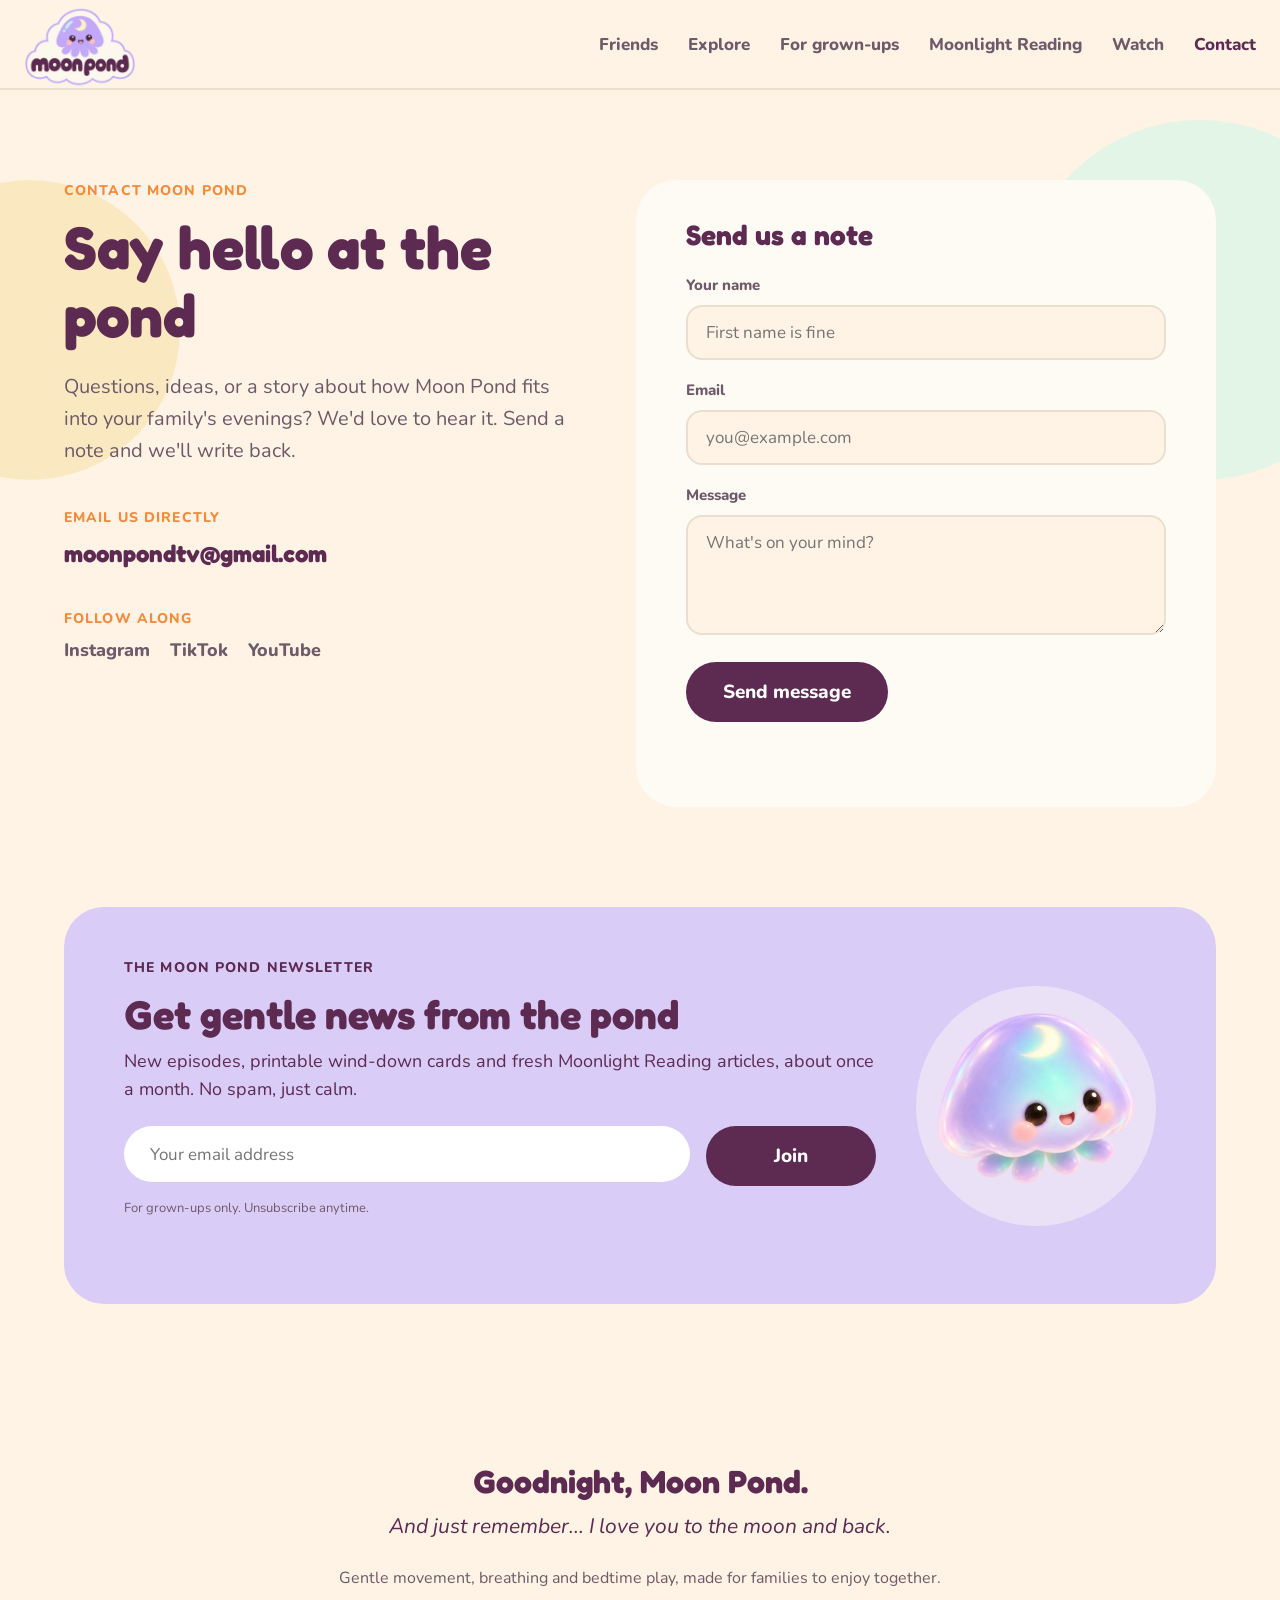
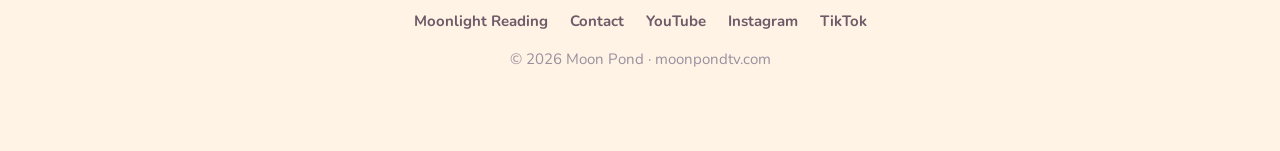
==== contact/index.html @ 381b2f51 "Add contact page" ====
<!doctype html>
<html lang="en">
<head>
<meta charset="utf-8">
<meta name="viewport" content="width=device-width, initial-scale=1">
<title>Contact Moon Pond</title>
<meta name="description" content="Say hello at the pond, or join the Moon Pond newsletter.">
<meta property="og:title" content="Contact Moon Pond">
<meta property="og:description" content="Say hello at the pond, or join the Moon Pond newsletter.">
<meta property="og:image" content="https://moonpondtv.com/img/logo.webp">
<meta property="og:url" content="https://moonpondtv.com/contact/">
<meta name="theme-color" content="#FEF3E4">
<link rel="icon" type="image/png" href="/img/luma.webp">
<link rel="preconnect" href="https://fonts.googleapis.com"><link rel="preconnect" href="https://fonts.gstatic.com" crossorigin><link href="https://fonts.googleapis.com/css2?family=Fredoka:wght@500;600;700&family=Nunito:wght@400;600;700;800&display=swap" rel="stylesheet">
<link rel="stylesheet" href="/styles.css">
</head>
<body>
<header class="nav"><div class="wrap">
<a class="logo" href="/" aria-label="Moon Pond home"><img src="/img/logo.webp" alt="Moon Pond" width="112" height="112"></a>
<button class="nav-toggle" aria-label="Menu" aria-expanded="false" onclick="const u=document.getElementById('menu');u.classList.toggle('open');this.setAttribute('aria-expanded',u.classList.contains('open'))"><svg viewBox="0 0 24 24" fill="none" stroke="currentColor" stroke-width="2.4" stroke-linecap="round"><path d="M4 7h16M4 12h16M4 17h16"/></svg></button>
<ul id="menu"><li><a href="/#friends">Friends</a></li><li><a href="/#moon-pond-kids">Explore</a></li><li><a href="/#for-grown-ups">For grown-ups</a></li><li><a href="/moonlight-reading/">Moonlight Reading</a></li><li><a href="/#watch">Watch</a></li><li><a href="/contact/" aria-current="page">Contact</a></li></ul>
</div></header>
<main>
<section class="contact-top" style="position:relative;overflow:hidden">
  <span class="blob" style="width:300px;height:300px;left:-120px;top:90px;background:#F8E3A8;opacity:.6"></span>
  <span class="blob" style="width:360px;height:360px;right:-100px;top:30px;background:#AEF6EA;opacity:.35"></span>
  <div class="wrap" style="position:relative">
    <div>
      <span class="eyebrow">Contact Moon Pond</span>
      <h1>Say hello at the pond</h1>
      <p class="intro">Questions, ideas, or a story about how Moon Pond fits into your family's evenings? We'd love to hear it. Send a note and we'll write back.</p>
      <span class="label">EMAIL US DIRECTLY</span>
      <a class="email-link" href="mailto:moonpondtv@gmail.com">moonpondtv@gmail.com</a>
      <span class="label">FOLLOW ALONG</span>
      <div class="social"><a href="https://www.instagram.com/moonpondtv">Instagram</a><a href="https://www.tiktok.com/@moonpondtv">TikTok</a><a href="https://www.youtube.com/@MoonPondKids">YouTube</a></div>
    </div>
    <form class="form-card" id="contact-form">
      <h2>Send us a note</h2>
      <div class="field"><label for="c-name">Your name</label><input id="c-name" name="name" placeholder="First name is fine" required></div>
      <div class="field"><label for="c-email">Email</label><input id="c-email" name="email" type="email" placeholder="you@example.com" required></div>
      <div class="field"><label for="c-msg">Message</label><textarea id="c-msg" name="message" placeholder="What's on your mind?" required></textarea></div>
      <button class="btn btn-plum" type="submit">Send message</button>
      <p class="form-msg" role="status"></p>
    </form>
  </div>
</section>

<section style="padding-top:0">
  <div class="wrap">
    <div class="news">
      <div>
        <span class="eyebrow">The Moon Pond newsletter</span>
        <h2>Get gentle news from the pond</h2>
        <p>New episodes, printable wind-down cards and fresh Moonlight Reading articles, about once a month. No spam, just calm.</p>
        <form id="news-form">
          <label class="sr-only" for="n-email">Your email address</label>
          <input id="n-email" name="email" type="email" placeholder="Your email address" required>
          <button class="btn btn-plum" type="submit" style="min-width:170px">Join</button>
        </form>
        <small>For grown-ups only. Unsubscribe anytime.</small>
        <p class="form-msg" id="news-msg" role="status" style="margin:10px 0 0"></p>
      </div>
      <div class="art"><img src="/img/luma.webp" alt="" loading="lazy"></div>
    </div>
  </div>
</section>

<script>
/* ---- Form settings ----
   CONTACT_ENDPOINT: paste your Formspree form URL (https://formspree.io/f/xxxxxx) to send notes straight to your inbox.
   NEWSLETTER_ENDPOINT: paste your newsletter signup URL (MailerLite/Formspree) the same way.
   Until then, both forms open the visitor's email app addressed to Moon Pond. */
const CONTACT_ENDPOINT = "";
const NEWSLETTER_ENDPOINT = "";
const INBOX = "moonpondtv@gmail.com";

async function send(endpoint, data){
  const r = await fetch(endpoint,{method:"POST",headers:{"Accept":"application/json"},body:data});
  if(!r.ok) throw new Error("send failed");
}
document.getElementById("contact-form").addEventListener("submit", async e=>{
  e.preventDefault(); const f=e.target, msg=f.querySelector(".form-msg"), d=new FormData(f);
  if(CONTACT_ENDPOINT){
    try{ await send(CONTACT_ENDPOINT,d); f.reset(); msg.textContent="Thank you! Your note floated over to the pond. We'll write back soon."; }
    catch{ msg.textContent="Hmm, that didn't send. You can email us at "+INBOX+"."; }
  } else {
    location.href="mailto:"+INBOX+"?subject="+encodeURIComponent("Hello from "+d.get("name"))+"&body="+encodeURIComponent(d.get("message")+"\n\n"+d.get("name")+" ("+d.get("email")+")");
    msg.textContent="Opening your email app...";
  }
});
document.getElementById("news-form").addEventListener("submit", async e=>{
  e.preventDefault(); const f=e.target, msg=document.getElementById("news-msg"), d=new FormData(f);
  if(NEWSLETTER_ENDPOINT){
    try{ await send(NEWSLETTER_ENDPOINT,d); f.reset(); msg.textContent="You're on the list. See you at the pond!"; }
    catch{ msg.textContent="Hmm, that didn't go through. Please try again soon."; }
  } else {
    location.href="mailto:"+INBOX+"?subject="+encodeURIComponent("Newsletter signup")+"&body="+encodeURIComponent("Please add me to the Moon Pond newsletter: "+d.get("email"));
    msg.textContent="Opening your email app...";
  }
});
</script>
</main>
<footer class="footer"><div class="wrap">
<p class="gn fredoka">Goodnight, Moon Pond.</p>
<p class="love">And just remember... I love you to the moon and back.</p>
<p>Gentle movement, breathing and bedtime play, made for families to enjoy together.</p>
<nav><a href="/moonlight-reading/">Moonlight Reading</a><a href="/contact/">Contact</a><a href="https://www.youtube.com/@MoonPondKids">YouTube</a><a href="https://www.instagram.com/moonpondtv">Instagram</a><a href="https://www.tiktok.com/@moonpondtv">TikTok</a></nav>
<small>&copy; 2026 Moon Pond &middot; moonpondtv.com</small>
</div></footer>
</body>
</html>
---- styles.css ----
/* Moon Pond · moonpondtv.com */
:root{
  --cream:#FEF3E4; --card:#FDFBF4; --plum:#5D2A51; --ink:#6E5A69; --muted:#9C8FA0;
  --orange:#F48A3A; --indigo:#1F2A4A; --indigo-2:#2C3862; --lav:#C8B6F2; --lav-panel:#D9CCF7;
  --aqua:#AEF6EA; --gold:#F8E3A8; --line:#EADFCF; --night-text:#C9C3E3;
  --r-lg:40px; --r-md:30px;
  --wrap:1200px;
}
*{box-sizing:border-box;margin:0;padding:0}
html{scroll-behavior:smooth}
body{background:var(--cream);color:var(--ink);font-family:Nunito,system-ui,-apple-system,sans-serif;font-size:18px;line-height:1.6;-webkit-font-smoothing:antialiased;overflow-x:hidden}
img{max-width:100%;height:auto;display:block}
a{color:inherit}
h1,h2,h3,.fredoka{font-family:Fredoka,Nunito,sans-serif;color:var(--plum);line-height:1.12;font-weight:700}
.wrap{max-width:var(--wrap);margin:0 auto;padding:0 24px}
.eyebrow{display:block;font-weight:800;font-size:14px;letter-spacing:.08em;text-transform:uppercase;color:var(--orange);margin-bottom:12px}
.center{text-align:center}
.lede{font-size:20px;max-width:720px}
.center .lede{margin:0 auto}
@media (prefers-reduced-motion:reduce){*{animation:none!important;transition:none!important;scroll-behavior:auto!important}}

/* Nav */
.nav{position:sticky;top:0;z-index:50;background:rgba(254,243,228,.94);backdrop-filter:blur(8px);border-bottom:2px solid var(--line)}
.nav .wrap{display:flex;align-items:center;justify-content:space-between;height:88px;max-width:1340px}
.nav .logo img{width:112px;height:auto;margin-top:6px}
.nav ul{display:flex;gap:30px;list-style:none;align-items:center}
.nav ul a{text-decoration:none;font-weight:800;font-size:17px;color:var(--ink);transition:color .2s}
.nav ul a:hover,.nav ul a[aria-current="page"]{color:var(--plum)}
.nav-toggle{display:none;background:none;border:0;width:44px;height:44px;cursor:pointer;color:var(--plum)}
.nav-toggle svg{width:28px;height:28px}
@media (max-width:1060px){
  .nav-toggle{display:block}
  .nav ul{position:absolute;top:88px;left:0;right:0;flex-direction:column;gap:0;background:var(--cream);border-bottom:2px solid var(--line);display:none;padding:8px 0 16px}
  .nav ul.open{display:flex}
  .nav ul a{display:block;padding:12px 24px;font-size:19px}
}

/* Buttons */
.btn{display:inline-flex;align-items:center;justify-content:center;min-height:60px;padding:0 34px;border-radius:999px;font-weight:800;font-size:19px;text-decoration:none;border:3px solid transparent;cursor:pointer;font-family:inherit;transition:transform .2s}
.btn:hover{transform:translateY(-2px)}
.btn-plum{background:var(--plum);color:#fff}
.btn-ghost{background:var(--card);color:var(--plum);border-color:var(--lav)}
.btns{display:flex;gap:18px;flex-wrap:wrap}

/* Hero */
.hero{position:relative;overflow:hidden;padding:90px 0 110px}
.blob{position:absolute;border-radius:50%;pointer-events:none}
.hero .wrap{display:grid;grid-template-columns:1.05fr 1fr;gap:48px;align-items:center;position:relative}
.hero h1{font-size:clamp(52px,7vw,88px);line-height:1.04;margin-bottom:22px}
.hero .tag{font-size:26px;margin-bottom:14px}
.hero p.desc{font-size:20px;max-width:600px;margin-bottom:34px}
.hero-art{position:relative;aspect-ratio:1;max-width:560px;width:100%;justify-self:end;background:var(--lav-panel);border-radius:48px;display:grid;place-items:center}
.hero-art::before{content:"";position:absolute;width:75%;aspect-ratio:1;border-radius:50%;background:rgba(253,251,244,.45)}
.hero-art img{position:relative;width:78%;animation:float 6s ease-in-out infinite}
@keyframes float{0%,100%{transform:translateY(0)}50%{transform:translateY(-12px)}}
@media (max-width:860px){.hero{padding:50px 0 70px}.hero .wrap{grid-template-columns:1fr}.hero-art{justify-self:center;max-width:420px}}

/* Sections */
section{padding:90px 0}
.section-head{margin-bottom:48px}
.section-head h2{font-size:clamp(34px,4.4vw,52px);margin-bottom:16px}

/* Friends */
.friends{background:var(--card)}
.friend-grid{display:grid;grid-template-columns:repeat(5,1fr);gap:15px}
.friend{background:var(--cream);border-radius:32px;padding:30px 18px 34px;text-align:center}
.friend .pic{width:160px;height:160px;margin:0 auto 22px;border-radius:50%;display:grid;place-items:center;overflow:visible}
.friend .pic img{width:108%;max-width:none}
.friend h3{font-size:28px;margin-bottom:6px}
.friend .role{color:var(--orange);font-weight:800;font-size:16px;margin-bottom:10px}
.friend p{font-size:16px;line-height:1.5}
@media (max-width:1100px){.friend-grid{grid-template-columns:repeat(3,1fr)}}
@media (max-width:700px){.friend-grid{grid-template-columns:repeat(2,1fr)}.friend .pic{width:120px;height:120px}}
@media (max-width:380px){.friend-grid{grid-template-columns:1fr}}

/* Explore intro */
.explore-intro{padding:70px 0 10px;position:relative}
.explore-intro .kids-logo{position:absolute;left:max(20px,calc(50% - 700px));top:10px;width:220px;transform:rotate(-11deg)}
.explore-intro h2{font-size:clamp(34px,4.6vw,52px);margin-bottom:16px}
@media (max-width:1100px){.explore-intro .kids-logo{position:static;transform:none;margin:0 auto 10px;width:170px}}

/* Routine */
.card-grid{display:grid;grid-template-columns:repeat(3,1fr);gap:30px}
.mood{position:relative;border-radius:36px;padding:36px 32px 34px;min-height:440px;display:flex;flex-direction:column;overflow:visible}
.mood .step{font-weight:800;font-size:14px;letter-spacing:.08em;text-transform:uppercase;margin-bottom:10px}
.mood h3{font-size:32px;margin-bottom:14px;color:inherit}
.mood p{font-size:19px;line-height:1.55;max-width:320px}
.mood .star{margin-top:auto;font-weight:800;font-size:17px;padding-top:120px;max-width:55%}
.mood img{position:absolute;right:-8px;bottom:-40px;width:210px}
.mood.wiggle{background:#FFE0C4;color:#6A3510}
.mood.breathe{background:#E4DAFA;color:#3F2D6B}
.mood.dream{background:#26325A;color:#EDE7FF}
.mood.dream h3{color:#fff}.mood.dream .step{color:var(--gold)}
.mood.dream .moon{position:absolute;top:30px;right:30px;width:56px;height:56px}
@media (max-width:980px){.card-grid{grid-template-columns:1fr;max-width:560px;margin:0 auto;gap:60px}}

/* Categories */
.cat{position:relative;border-radius:36px;padding:32px 32px 150px;min-height:330px;overflow:visible}
.cat .step{font-weight:800;font-size:14px;letter-spacing:.08em;text-transform:uppercase;margin-bottom:8px}
.cat h3{font-size:28px;margin-bottom:12px;color:inherit}
.cat p{font-size:18px;line-height:1.55}
.cat img{position:absolute;right:10px;bottom:-22px;width:170px}
.c-rumble{background:#DCE5F7;color:#2E3A66}.c-nibby{background:#E6EADB;color:#3F4A2E}.c-songs{background:#FCE1DC;color:#6B2F3A}
.c-story{background:#FBEFCB;color:#5C4413}.c-play{background:#D6F8F1;color:#1F5A52}.c-nights{background:#26325A;color:#EDE7FF}
.c-nights h3{color:#fff}.c-nights .step{color:var(--gold)}
.cat-grid{row-gap:50px}
.later{margin-top:56px;font-style:italic;font-size:17px}

/* Grown-ups */
.grownups .wrap{display:grid;grid-template-columns:1fr 1fr;gap:60px;align-items:start}
.grownups h2{font-size:clamp(36px,4.2vw,48px);margin-bottom:24px}
.grownups .intro p{font-size:20px;line-height:1.6;margin-bottom:32px}
.facts{display:grid;gap:15px}
.fact{background:var(--card);border-radius:26px;padding:22px 26px 22px 92px;position:relative;min-height:118px}
.fact .num{position:absolute;left:26px;top:28px;width:44px;height:44px;border-radius:50%;background:var(--aqua);color:var(--plum);font-weight:800;display:grid;place-items:center;font-size:20px}
.fact h3{font-size:21px;margin-bottom:4px}
.fact p{font-size:16px;line-height:1.45}
@media (max-width:900px){.grownups .wrap{grid-template-columns:1fr}}

/* Watch */
.watch{background:var(--indigo);color:var(--night-text);position:relative;overflow:hidden}
.watch h2{color:#fff}.watch .eyebrow{color:var(--gold)}
.watch .moon-big{position:absolute;right:8%;top:60px;width:110px}
.star-dot{position:absolute;border-radius:50%;background:var(--gold)}
.channels{display:grid;grid-template-columns:repeat(2,minmax(0,380px));gap:20px;justify-content:center;margin-top:10px}
.channel{background:var(--indigo-2);border:2px solid #4C4F82;border-radius:28px;padding:28px 30px;text-decoration:none;display:block;transition:transform .2s}
.channel:hover{transform:translateY(-3px)}
.channel h3{color:#fff;font-size:26px}
.channel .handle{color:var(--aqua);font-weight:800;margin:4px 0 10px}
.channel p{font-size:17px;line-height:1.5}
.pills{display:flex;gap:25px;justify-content:center;margin-top:50px;flex-wrap:wrap}
.pill{background:#333F68;color:#EDE7FF;text-decoration:none;font-weight:800;font-size:17px;min-width:150px;height:48px;border-radius:24px;display:grid;place-items:center;padding:0 22px}
@media (max-width:760px){.channels{grid-template-columns:1fr}}

/* Footer */
.footer{text-align:center;padding:70px 0 80px}
.footer .gn{font-size:32px;margin-bottom:10px}
.footer .love{font-style:italic;color:var(--plum);font-size:21px;margin-bottom:22px}
.footer p{font-size:16px}
.footer small{display:block;color:var(--muted);font-size:15px;margin-top:14px}
.footer nav{margin-top:18px;display:flex;gap:22px;justify-content:center;flex-wrap:wrap}
.footer nav a{font-weight:700;font-size:15px;text-decoration:none;color:var(--ink)}

/* Night banner (Moonlight Reading) */
.night-hero{background:var(--indigo);color:var(--night-text);position:relative;overflow:hidden;padding:90px 0 100px}
.night-hero h1{color:#fff;font-size:clamp(40px,5.4vw,56px);max-width:820px;margin-bottom:26px;line-height:1.15}
.night-hero .eyebrow{color:var(--gold)}
.night-hero p{font-size:20px;max-width:760px}
.night-hero .glow{position:absolute;right:20px;top:30px;width:420px;height:420px;border-radius:50%;background:rgba(200,182,242,.18)}
.night-hero .crescent{position:absolute;right:130px;top:110px;width:200px}
@media (max-width:900px){.night-hero .glow{width:240px;height:240px;right:-60px}.night-hero .crescent{width:110px;right:30px;top:40px}}

.chips{display:flex;gap:14px;flex-wrap:wrap;margin:40px 0}
.chip{border:3px solid var(--lav);background:var(--card);color:var(--plum);font-weight:800;font-size:16px;border-radius:22px;height:44px;padding:0 22px;cursor:pointer;font-family:inherit}
.chip.on{background:var(--plum);border-color:var(--plum);color:#fff}
.feature{background:var(--card);border-radius:var(--r-lg);padding:24px;display:grid;grid-template-columns:520px 1fr;gap:46px;align-items:center;text-decoration:none}
.feature .art{background:var(--lav-panel);border-radius:30px;height:352px;display:grid;place-items:center;position:relative}
.feature .art::before{content:"";position:absolute;width:300px;height:300px;border-radius:50%;background:rgba(253,251,244,.45)}
.feature .art img{position:relative;width:300px}
.feature h2{font-size:36px;line-height:1.2;margin:10px 0 16px}
.feature p{font-size:18px;margin-bottom:28px;max-width:560px}
@media (max-width:980px){.feature{grid-template-columns:1fr}.feature .art{height:300px}}
.soon-grid{display:grid;grid-template-columns:repeat(3,1fr);gap:40px}
.soon{background:var(--card);border-radius:var(--r-md);padding:26px 26px 34px;min-height:220px}
.soon .dot{width:52px;height:52px;border-radius:50%;margin-bottom:22px}
.soon .step{font-weight:800;font-size:13px;letter-spacing:.08em;text-transform:uppercase;color:var(--orange);margin-bottom:6px}
.soon h3{font-size:22px;line-height:1.3}
@media (max-width:900px){.soon-grid{grid-template-columns:1fr;gap:20px}}

/* Article */
.article{max-width:760px;margin:0 auto;padding:70px 24px 40px}
.article h1{font-size:clamp(36px,5vw,52px);margin-bottom:14px}
.article .meta{color:var(--muted);font-size:16px;margin-bottom:40px}
.article h2{font-size:30px;margin:44px 0 14px}
.article p,.article li{font-size:19px;line-height:1.7;margin-bottom:18px;color:#4E3F4A}
.article ol,.article ul{padding-left:26px;margin-bottom:18px}
.article a{color:var(--plum);font-weight:700}
.article .note{font-style:italic;font-size:16px;color:var(--muted);border-top:2px solid var(--line);padding-top:22px;margin-top:40px}
.article .sources li{font-size:16px;line-height:1.5}
.back{display:inline-block;margin-bottom:28px;font-weight:800;text-decoration:none;color:var(--plum)}

/* Contact */
.contact-top .wrap{display:grid;grid-template-columns:1fr 580px;gap:60px;align-items:start}
.contact-top h1{font-size:clamp(46px,5.6vw,60px);margin-bottom:22px}
.contact-top .intro{font-size:20px;margin-bottom:40px;max-width:520px}
.contact-top .label{display:block;font-weight:800;font-size:14px;letter-spacing:.08em;color:var(--orange);margin-bottom:6px}
.email-link{font-family:Fredoka,Nunito,sans-serif;font-weight:700;font-size:24px;color:var(--plum);text-decoration:none;display:inline-block;margin-bottom:34px}
.social{display:flex;gap:20px}
.social a{font-weight:800;text-decoration:none}
.form-card{background:var(--card);border-radius:var(--r-lg);padding:40px 50px 46px}
.form-card h2{font-size:28px;margin-bottom:22px}
.field{margin-bottom:18px}
.field label{display:block;font-weight:800;font-size:15px;margin-bottom:8px}
.field input,.field textarea{width:100%;background:var(--cream);border:2px solid var(--line);border-radius:16px;padding:14px 18px;font-size:17px;font-family:inherit;color:var(--plum)}
.field textarea{min-height:120px;resize:vertical}
.field input:focus,.field textarea:focus{outline:3px solid var(--lav);border-color:var(--lav)}
.form-msg{margin-top:14px;font-weight:700;color:var(--plum);min-height:1.4em}
.news{background:var(--lav-panel);border-radius:var(--r-lg);padding:50px 60px;display:grid;grid-template-columns:1fr 240px;gap:40px;align-items:center;margin-top:10px}
.news .eyebrow{color:var(--plum)}
.news h2{font-size:40px;margin-bottom:10px}
.news p{color:var(--plum);font-size:18px;margin-bottom:22px}
.news form{display:flex;gap:16px;flex-wrap:wrap}
.news input{flex:1 1 280px;height:56px;border-radius:28px;border:0;background:#fff;padding:0 26px;font-size:17px;font-family:inherit;color:var(--plum)}
.news small{display:block;margin-top:12px;font-size:13px}
.news .art{position:relative;width:240px;height:240px;border-radius:50%;background:rgba(253,251,244,.45)}
.news .art img{width:100%}
@media (max-width:1100px){.contact-top .wrap{grid-template-columns:1fr}.form-card{padding:32px 26px}}
@media (max-width:760px){.news{grid-template-columns:1fr;padding:36px 26px}.news .art{width:160px;height:160px;order:-1}}
.sr-only{position:absolute;width:1px;height:1px;overflow:hidden;clip:rect(0 0 0 0)}
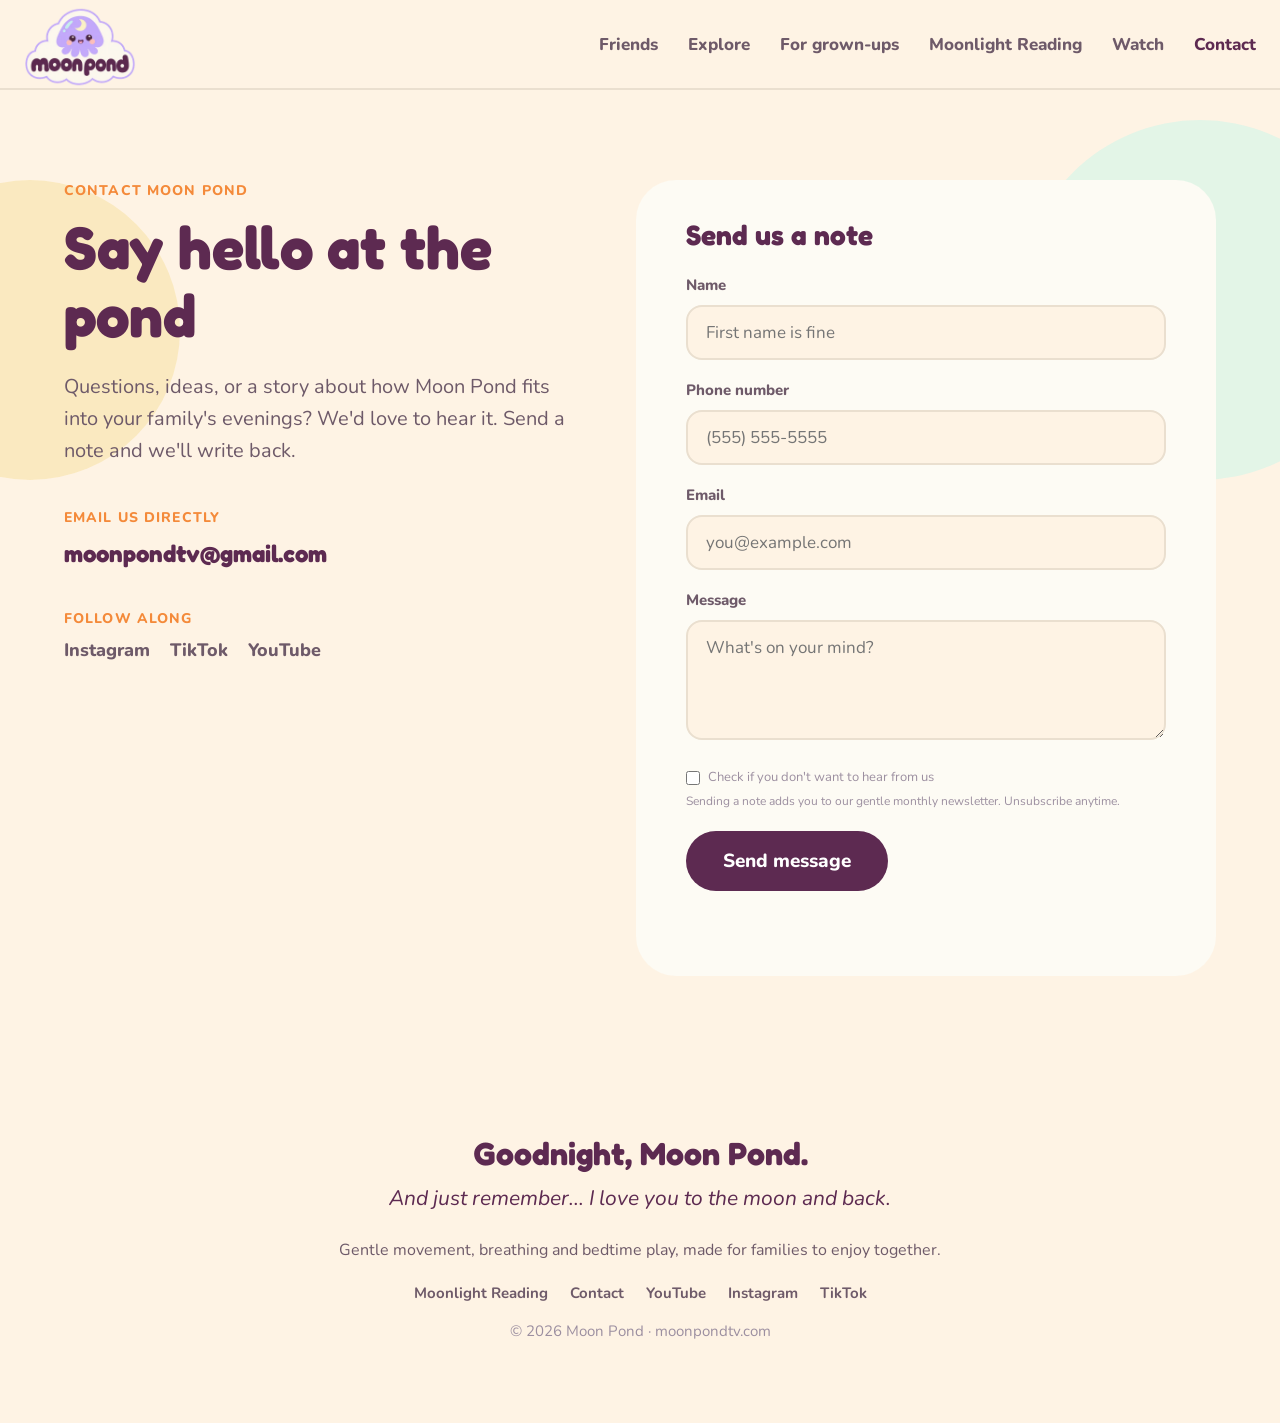
==== commit d1b7df7e: "Contact form: name, phone, email, message, newsletter opt-out" ====
--- a/contact/index.html
+++ b/contact/index.html
@@ -36,65 +36,40 @@
     </div>
     <form class="form-card" id="contact-form">
       <h2>Send us a note</h2>
-      <div class="field"><label for="c-name">Your name</label><input id="c-name" name="name" placeholder="First name is fine" required></div>
-      <div class="field"><label for="c-email">Email</label><input id="c-email" name="email" type="email" placeholder="you@example.com" required></div>
+      <div class="field"><label for="c-name">Name</label><input id="c-name" name="name" autocomplete="name" placeholder="First name is fine" required></div>
+      <div class="field"><label for="c-phone">Phone number</label><input id="c-phone" name="phone" type="tel" autocomplete="tel" placeholder="(555) 555-5555"></div>
+      <div class="field"><label for="c-email">Email</label><input id="c-email" name="email" type="email" autocomplete="email" placeholder="you@example.com" required></div>
       <div class="field"><label for="c-msg">Message</label><textarea id="c-msg" name="message" placeholder="What's on your mind?" required></textarea></div>
+      <label class="optout"><input type="checkbox" name="no_newsletter" value="yes"> Check if you don't want to hear from us</label>
+      <p class="fine">Sending a note adds you to our gentle monthly newsletter. Unsubscribe anytime.</p>
       <button class="btn btn-plum" type="submit">Send message</button>
       <p class="form-msg" role="status"></p>
     </form>
   </div>
 </section>
 
-<section style="padding-top:0">
-  <div class="wrap">
-    <div class="news">
-      <div>
-        <span class="eyebrow">The Moon Pond newsletter</span>
-        <h2>Get gentle news from the pond</h2>
-        <p>New episodes, printable wind-down cards and fresh Moonlight Reading articles, about once a month. No spam, just calm.</p>
-        <form id="news-form">
-          <label class="sr-only" for="n-email">Your email address</label>
-          <input id="n-email" name="email" type="email" placeholder="Your email address" required>
-          <button class="btn btn-plum" type="submit" style="min-width:170px">Join</button>
-        </form>
-        <small>For grown-ups only. Unsubscribe anytime.</small>
-        <p class="form-msg" id="news-msg" role="status" style="margin:10px 0 0"></p>
-      </div>
-      <div class="art"><img src="/img/luma.webp" alt="" loading="lazy"></div>
-    </div>
-  </div>
-</section>
+
 
 <script>
 /* ---- Form settings ----
    CONTACT_ENDPOINT: paste your Formspree form URL (https://formspree.io/f/xxxxxx) to send notes straight to your inbox.
-   NEWSLETTER_ENDPOINT: paste your newsletter signup URL (MailerLite/Formspree) the same way.
-   Until then, both forms open the visitor's email app addressed to Moon Pond. */
+   Every note includes newsletter = yes/no (yes unless the visitor ticked the opt-out box).
+   Until an endpoint is set, the form opens the visitor's email app addressed to Moon Pond. */
 const CONTACT_ENDPOINT = "";
-const NEWSLETTER_ENDPOINT = "";
 const INBOX = "moonpondtv@gmail.com";
-
-async function send(endpoint, data){
-  const r = await fetch(endpoint,{method:"POST",headers:{"Accept":"application/json"},body:data});
-  if(!r.ok) throw new Error("send failed");
-}
 document.getElementById("contact-form").addEventListener("submit", async e=>{
   e.preventDefault(); const f=e.target, msg=f.querySelector(".form-msg"), d=new FormData(f);
+  const newsletter = d.get("no_newsletter") ? "no" : "yes";
+  d.delete("no_newsletter"); d.set("newsletter", newsletter);
   if(CONTACT_ENDPOINT){
-    try{ await send(CONTACT_ENDPOINT,d); f.reset(); msg.textContent="Thank you! Your note floated over to the pond. We'll write back soon."; }
-    catch{ msg.textContent="Hmm, that didn't send. You can email us at "+INBOX+"."; }
+    try{
+      const r=await fetch(CONTACT_ENDPOINT,{method:"POST",headers:{"Accept":"application/json"},body:d});
+      if(!r.ok) throw new Error("send failed");
+      f.reset(); msg.textContent="Thank you! Your note floated over to the pond. We'll write back soon.";
+    }catch(err){ msg.textContent="Hmm, that didn't send. You can email us at "+INBOX+"."; }
   } else {
-    location.href="mailto:"+INBOX+"?subject="+encodeURIComponent("Hello from "+d.get("name"))+"&body="+encodeURIComponent(d.get("message")+"\n\n"+d.get("name")+" ("+d.get("email")+")");
-    msg.textContent="Opening your email app...";
-  }
-});
-document.getElementById("news-form").addEventListener("submit", async e=>{
-  e.preventDefault(); const f=e.target, msg=document.getElementById("news-msg"), d=new FormData(f);
-  if(NEWSLETTER_ENDPOINT){
-    try{ await send(NEWSLETTER_ENDPOINT,d); f.reset(); msg.textContent="You're on the list. See you at the pond!"; }
-    catch{ msg.textContent="Hmm, that didn't go through. Please try again soon."; }
-  } else {
-    location.href="mailto:"+INBOX+"?subject="+encodeURIComponent("Newsletter signup")+"&body="+encodeURIComponent("Please add me to the Moon Pond newsletter: "+d.get("email"));
+    const body=[d.get("message"),"","Name: "+d.get("name"),"Phone: "+(d.get("phone")||"-"),"Email: "+d.get("email"),"Newsletter: "+newsletter].join("\n");
+    location.href="mailto:"+INBOX+"?subject="+encodeURIComponent("Hello from "+d.get("name"))+"&body="+encodeURIComponent(body);
     msg.textContent="Opening your email app...";
   }
 });
--- a/styles.css
+++ b/styles.css
@@ -207,3 +207,27 @@
 @media (max-width:1100px){.contact-top .wrap{grid-template-columns:1fr}.form-card{padding:32px 26px}}
 @media (max-width:760px){.news{grid-template-columns:1fr;padding:36px 26px}.news .art{width:160px;height:160px;order:-1}}
 .sr-only{position:absolute;width:1px;height:1px;overflow:hidden;clip:rect(0 0 0 0)}
+
+/* ---- v2: floating contact, latest videos, intro buttons, routine sizing ---- */
+.float-contact{position:fixed;right:22px;bottom:22px;z-index:60;background:var(--plum);color:#fff;font-weight:800;text-decoration:none;padding:15px 24px;border-radius:999px;box-shadow:0 10px 30px rgba(93,42,81,.35);display:flex;align-items:center;gap:9px;font-size:17px;transition:transform .2s}
+.float-contact:hover{transform:translateY(-3px)}
+@media (max-width:600px){.float-contact{right:14px;bottom:14px;padding:12px 18px;font-size:16px}}
+.latest{padding:70px 0 80px}
+.video-grid{display:flex;flex-wrap:wrap;gap:26px;justify-content:center}
+.vcard{width:230px;text-decoration:none;display:block;transition:transform .2s}
+.vcard:hover{transform:translateY(-3px)}
+.vcard .thumb{position:relative;aspect-ratio:9/16;border-radius:24px;overflow:hidden;background:var(--lav-panel);box-shadow:0 10px 26px rgba(93,42,81,.14)}
+.vcard .thumb img{width:100%;height:100%;object-fit:cover}
+.vcard .play{position:absolute;left:50%;top:50%;transform:translate(-50%,-50%);width:58px;height:58px;border-radius:50%;background:rgba(255,255,255,.92);color:var(--plum);display:grid;place-items:center}
+.vcard h3{font-size:19px;margin-top:14px;line-height:1.25}
+.vcard p{font-size:14px;color:var(--muted);margin-top:4px;line-height:1.35}
+.friend{display:flex;flex-direction:column;align-items:center}
+.friend > p:not(.role){margin-bottom:18px}
+.intro-btn{margin-top:auto;display:inline-flex;align-items:center;gap:6px;background:var(--plum);color:#fff;text-decoration:none;font-weight:800;font-size:14px;padding:10px 16px;border-radius:999px}
+.intro-btn.soon{background:transparent;color:var(--ink);border:2px solid var(--lav)}
+.mood{min-height:0;padding-bottom:190px}
+.mood .star{position:absolute;left:32px;bottom:36px;padding:0;margin:0;max-width:48%}
+.mood img{right:26px;bottom:24px;width:140px!important;height:140px;object-fit:contain}
+.optout{display:flex;gap:8px;align-items:center;font-size:13px;color:var(--muted);margin:2px 0 4px;cursor:pointer}
+.optout input{width:14px;height:14px;margin:0}
+.fine{font-size:12px;color:var(--muted);margin-bottom:20px}
